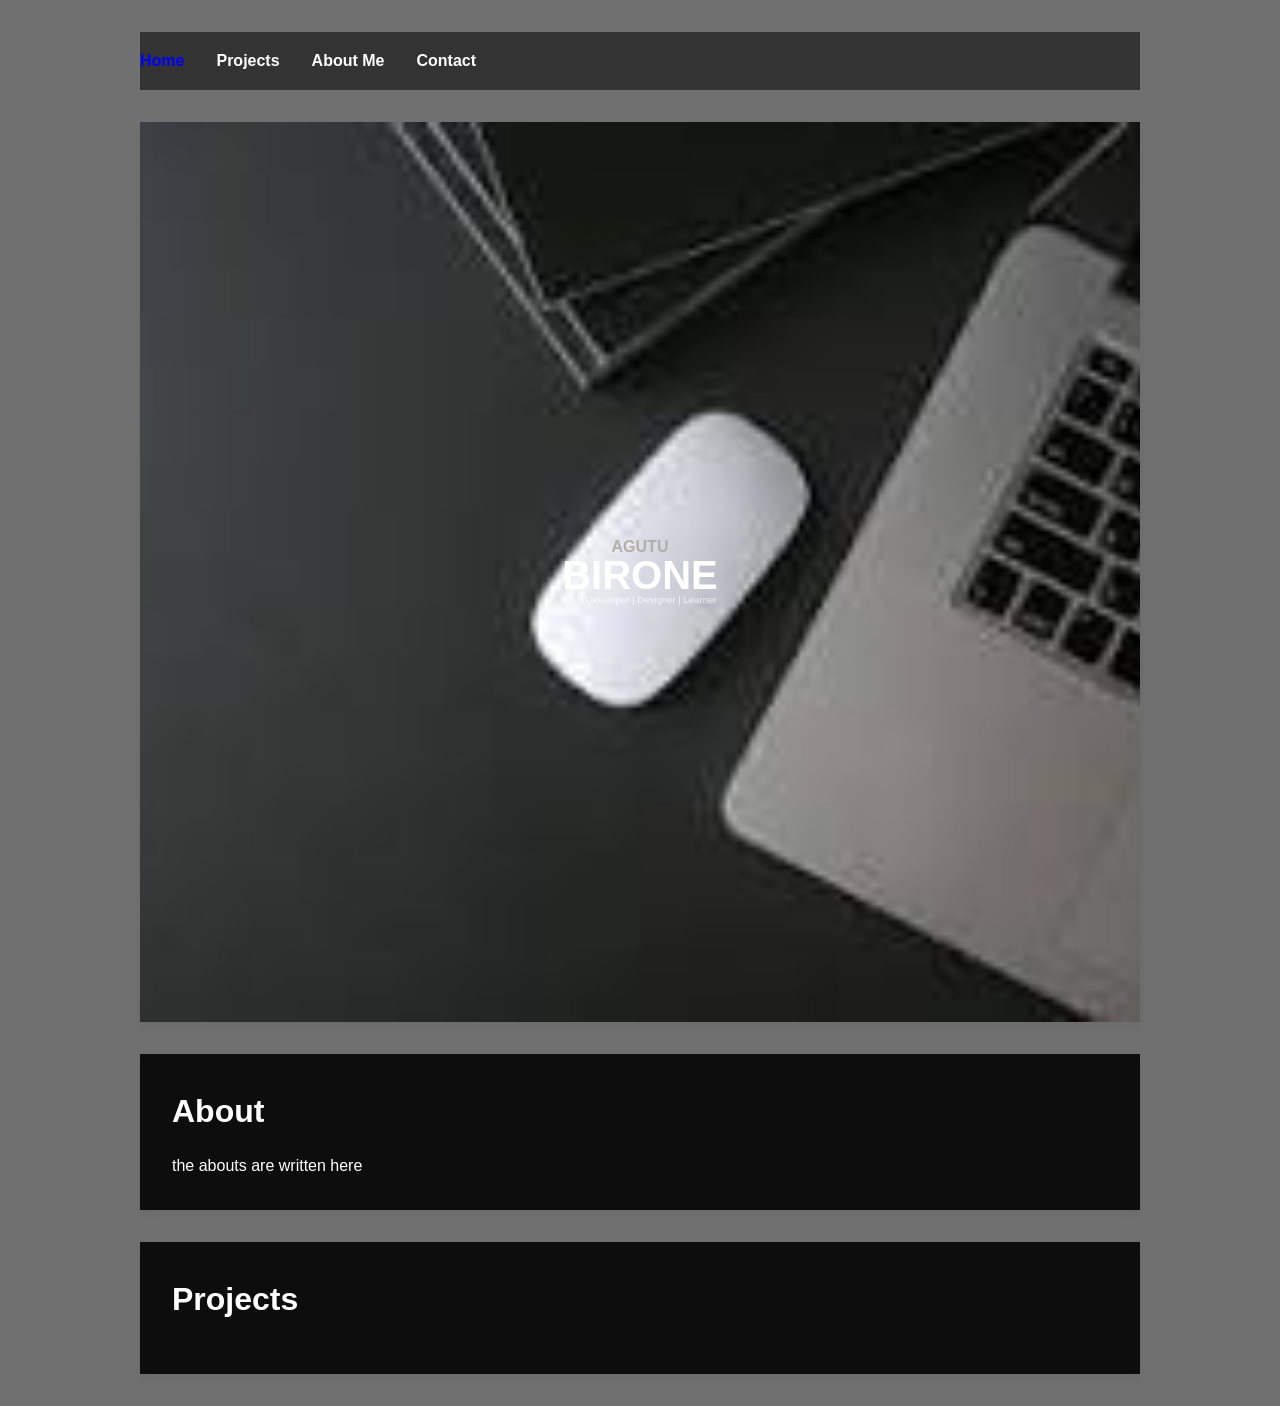
==== index.html @ 4207d898 "basic structure" ====
<!DOCTYPE html>
<html lang="en">
<head>
    <meta charset="UTF-8">
    <meta name="viewport" content="width=device-width, initial-scale=1.0">
    <link rel="stylesheet" href="styles.css" />
    <title>Document</title>
</head>
<body>
    <header>
        <nav>
            <ul>
                <li><a href="#projects" style="color: blue;">Home</a></li>
                <li><a href="#projects">Projects</a></li>
                <li><a href="#about">About Me</a></li>
                <li><a href="#contact">Contact</a></li>
            </ul>
        </nav>
    </header>
    <main>
        <section id="hero">
            <article class="intro">
                <h4>AGUTU</h4>
                <h2>BIRONE</h2>
                <p>Web Developer | Designer | Learner</p>
            </article>
        </section>
        <section id="about">
            <h2>About</h2>
            <p>the abouts are written here</p>
        </section>
        <section id="projects">
            <h2>Projects</h2>
        </section>
    </main>
</body>
</html>
---- styles.css ----
/* ===== Base Reset ===== */
* {
  margin: 0;
  padding: 0;
  box-sizing: border-box;
}

/* ===== Body Styles ===== */
body {
  font-family: 'Arial', sans-serif;
  line-height: 1.6;
  background-color: #707070;
}

/* ===== Header and Navigation ===== */
header {
  background-color: #333;
  color: white;
  padding: 1rem 0;
  max-width: 1000px;
  margin: 2rem auto;
  /* position: fixed; */
}

nav ul {
    display: flex;                
    gap: 2rem;                  
    list-style: none;           
    margin: 0;
    padding: 0;
  }

  nav li {
    display: inline;            
  }

  nav a {
    text-decoration: none;
    color: white;
    font-weight: bold;
    font-size: 1rem;
  }

  nav a:hover {
    text-decoration: underline;
  }

/* ===== Sections ===== */
section {
  background-color: rgb(14, 13, 13);
  color: white;
  margin: 2rem auto;
  padding: 2rem;
  max-width: 1000px;
  box-shadow: 0 4px 10px rgba(0,0,0,0.05);
}

/* ===== Headings ===== */
h1 {
  font-size: 2.5rem;
  text-align: center;
  margin-bottom: 0.5rem;
}

h2 {
  font-size: 2rem;
  margin-bottom: 1rem;
}

h3 {
  font-size: 1.3rem;
  margin-bottom: 0.5rem;
}

h4 {
    color: rgb(177, 174, 171);
}

/* ===== Hero Section ===== */
#hero {
  background-image: url('[data-uri]'); 
  background-size: cover;    
  background-position: center; 
  background-repeat: no-repeat;
  height: 100vh;               
  color: white;                
  display: flex;
  justify-content: center;
  align-items: center;
  text-align: center;
}


.intro {
  margin: auto;
  display: flex;
  flex-direction: column;
  line-height: 1;
}

.intro h4,
.intro h2,
.intro p {
  margin: 0;
  padding: 0;
}

.intro h2 {
  font-size: 2.5rem;
}

.intro p {
  font-size: 0.60rem;
  margin: 0;
  padding: 0;
  line-height: 1;
  opacity: 0.8;
}



/* ===== Projects / Articles ===== */
article {
  margin-bottom: 2rem;
}

/* ===== Contact Section ===== */
#contact a {
  text-decoration: none;
}

#contact a:hover {
  text-decoration: underline;
}


/* ===== Media Queries for Responsive Design ===== */
@media (max-width: 768px) {
  h1 {
    font-size: 2rem;
  }

  h2 {
    font-size: 1.5rem;
  }

  nav ul {
    flex-wrap: wrap;            
    justify-content: space-between;
    gap: 1rem;
  }

   nav li {
    font-size: 0.85rem;          
  }

   nav li:nth-child(4) {
    display: none;
  }

  section {
    padding: 1.5rem 1rem;
  }
}

@media (max-width: 480px) {
  h1 {
    font-size: 1.8rem;
  }

  h2 {
    font-size: 1.3rem;
  }

  section {
    padding: 1rem;
  }
}
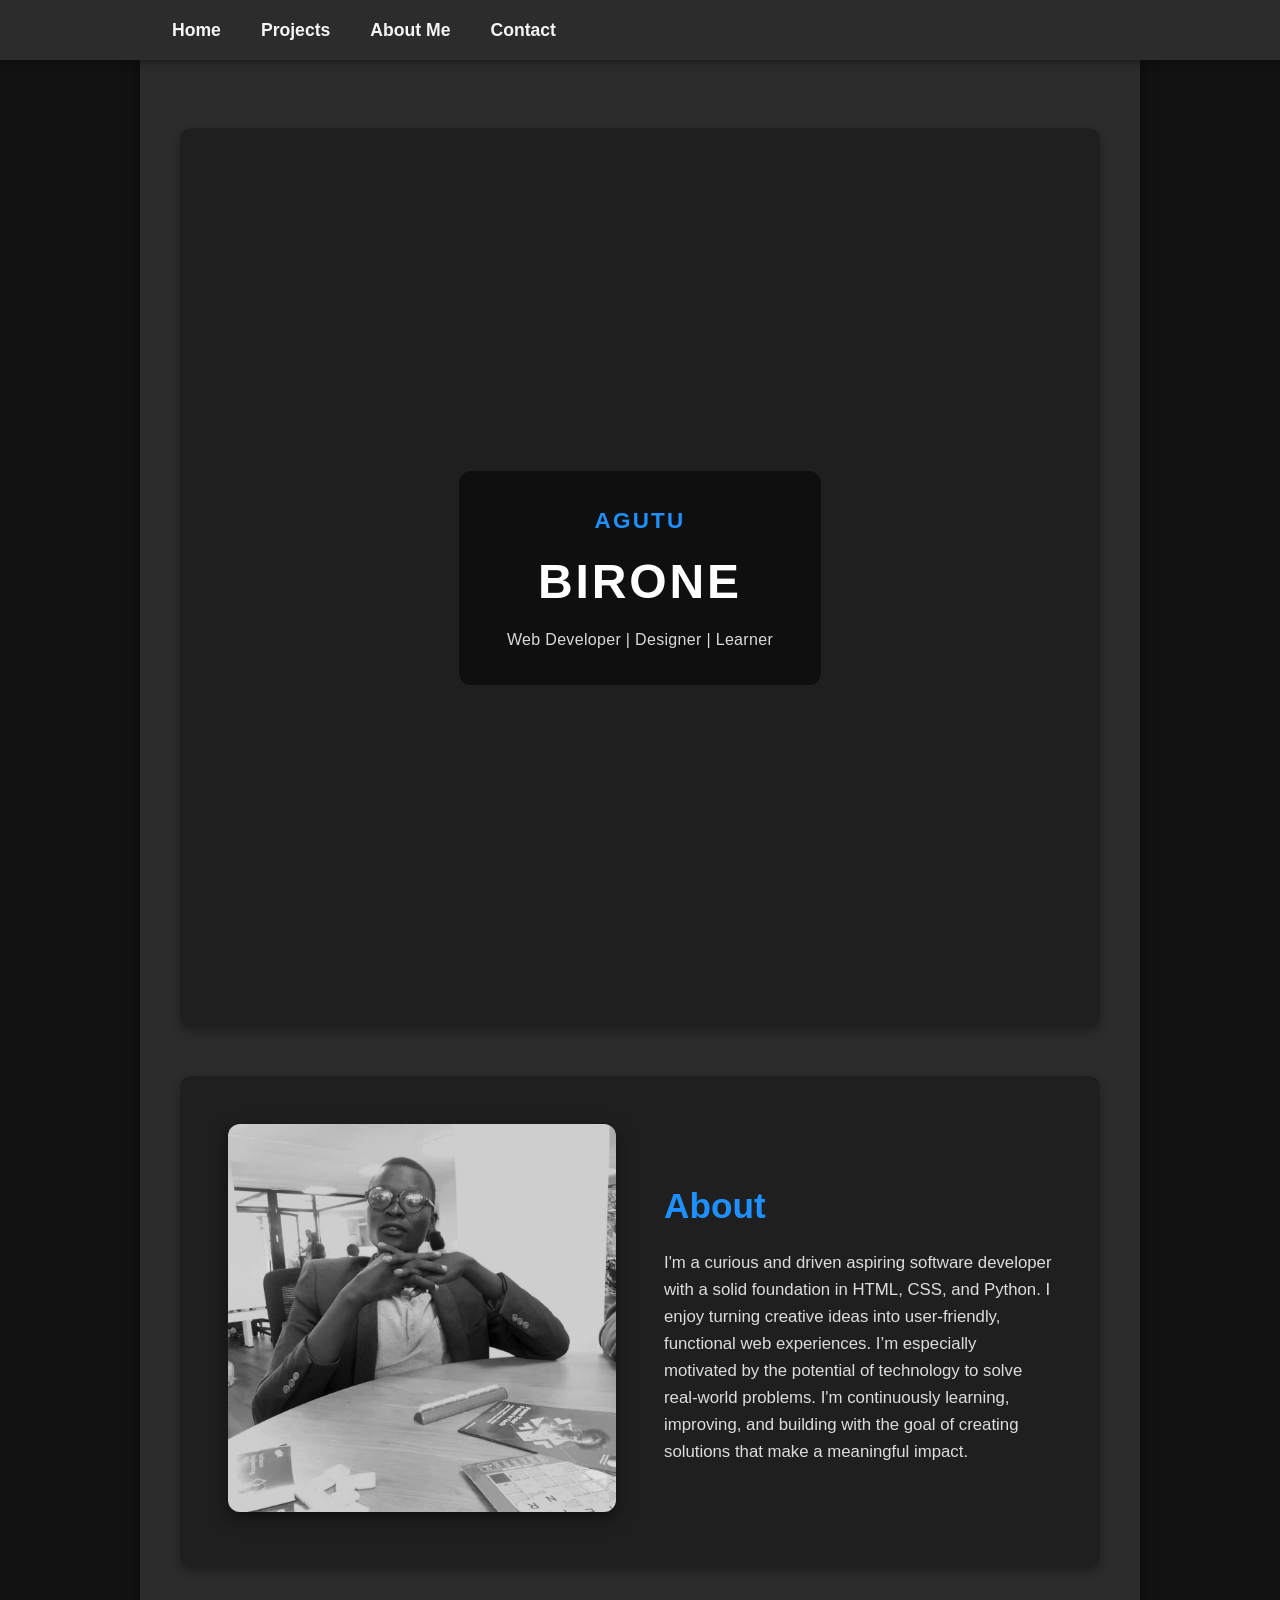
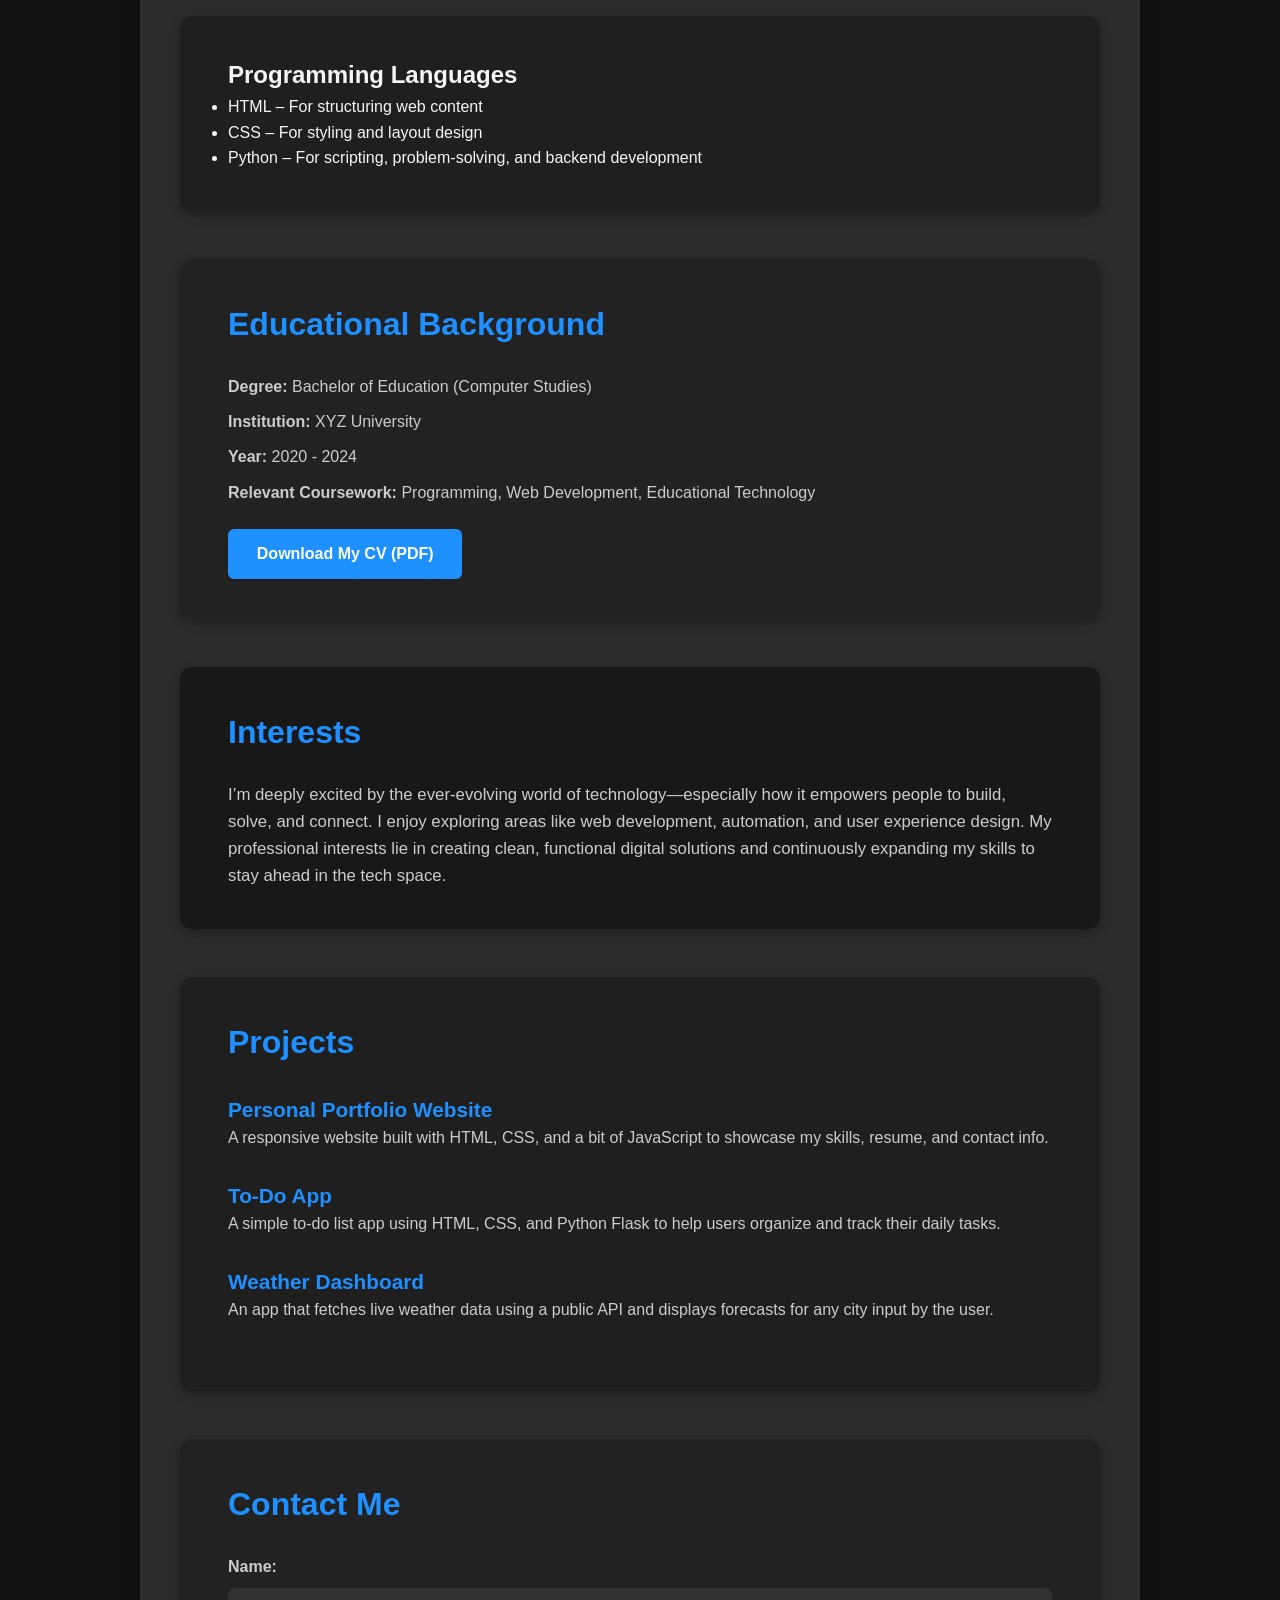
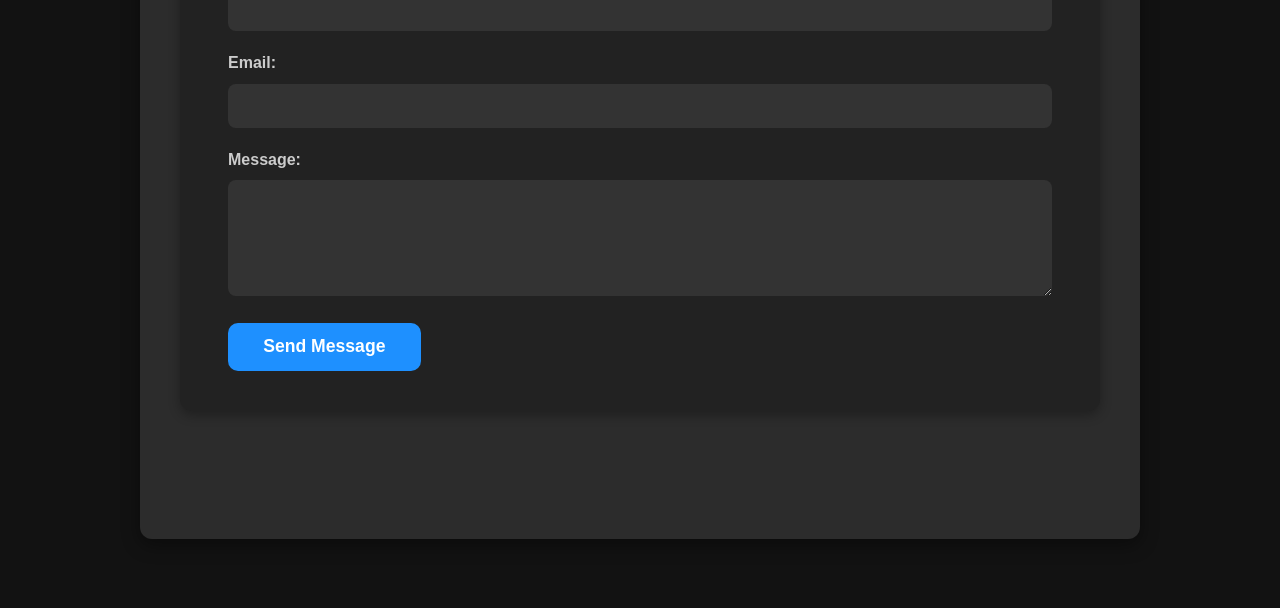
==== commit a2a4437e: "added sections of the projects" ====
--- a/index.html
+++ b/index.html
@@ -4,20 +4,24 @@
     <meta charset="UTF-8">
     <meta name="viewport" content="width=device-width, initial-scale=1.0">
     <link rel="stylesheet" href="styles.css" />
-    <title>Document</title>
+    <title>Portfolio | Agutu Birone</title>
 </head>
 <body>
-    <header>
-        <nav>
-            <ul>
-                <li><a href="#projects" style="color: blue;">Home</a></li>
-                <li><a href="#projects">Projects</a></li>
-                <li><a href="#about">About Me</a></li>
-                <li><a href="#contact">Contact</a></li>
-            </ul>
-        </nav>
-    </header>
-    <main>
+  <div class="container_1">
+      <header>
+        <div class="container">
+          <nav>
+              <ul>
+                  <li><a href="#hero">Home</a></li>
+                  <li><a href="#projects">Projects</a></li>
+                  <li><a href="#about">About Me</a></li>
+                  <li><a href="#contact">Contact</a></li>
+              </ul>
+          </nav>
+        </div>
+      </header>
+
+      <main>
         <section id="hero">
             <article class="intro">
                 <h4>AGUTU</h4>
@@ -25,13 +29,77 @@
                 <p>Web Developer | Designer | Learner</p>
             </article>
         </section>
+
         <section id="about">
-            <h2>About</h2>
-            <p>the abouts are written here</p>
+            <div class="about-image">
+                <img src="images/IMG_20250803_131915(1).jpg" alt="Profile Image">
+            </div>
+            <div class="about_container">
+                <h2>About</h2>
+                <p>I'm a curious and driven aspiring software developer with a solid foundation in HTML, CSS, and Python. I enjoy turning creative ideas into user-friendly, functional web experiences. I’m especially motivated by the potential of technology to solve real-world problems. I'm continuously learning, improving, and building with the goal of creating solutions that make a meaningful impact.</p>
+            </div>
         </section>
+
+        <section id="languages">
+            <h2>Programming Languages</h2>
+            <ul>
+                <li>HTML – For structuring web content</li>
+                <li>CSS – For styling and layout design</li>
+                <li>Python – For scripting, problem-solving, and backend development</li>
+            </ul>
+        </section>
+
+        <section id="education">
+            <h2>Educational Background</h2>
+            <ul>
+                <li><strong>Degree:</strong> Bachelor of Education (Computer Studies)</li>
+                <li><strong>Institution:</strong> XYZ University</li>
+                <li><strong>Year:</strong> 2020 - 2024</li>
+                <li><strong>Relevant Coursework:</strong> Programming, Web Development, Educational Technology</li>
+            </ul>
+            <a href="files/YourCV.pdf" download class="cv-download">Download My CV (PDF)</a>
+        </section>
+
+        <section id="interests">
+            <h2>Interests</h2>
+            <p>I’m deeply excited by the ever-evolving world of technology—especially how it empowers people to build, solve, and connect. I enjoy exploring areas like web development, automation, and user experience design. My professional interests lie in creating clean, functional digital solutions and continuously expanding my skills to stay ahead in the tech space.</p>
+        </section>
+
         <section id="projects">
             <h2>Projects</h2>
+
+            <article>
+                <h3><a href="https://github.com/yourusername/portfolio-site" target="_blank">Personal Portfolio Website</a></h3>
+                <p>A responsive website built with HTML, CSS, and a bit of JavaScript to showcase my skills, resume, and contact info.</p>
+            </article>
+
+            <article>
+                <h3><a href="https://github.com/yourusername/todo-app" target="_blank">To-Do App</a></h3>
+                <p>A simple to-do list app using HTML, CSS, and Python Flask to help users organize and track their daily tasks.</p>
+            </article>
+
+            <article>
+                <h3><a href="https://github.com/yourusername/weather-dashboard" target="_blank">Weather Dashboard</a></h3>
+                <p>An app that fetches live weather data using a public API and displays forecasts for any city input by the user.</p>
+            </article>
         </section>
-    </main>
+
+        <section id="contact">
+            <h2>Contact Me</h2>
+            <form action="mailto:youremail@example.com" method="POST" enctype="text/plain">
+                <label for="name">Name:</label>
+                <input type="text" id="name" name="name" required>
+
+                <label for="email">Email:</label>
+                <input type="email" id="email" name="email" required>
+
+                <label for="message">Message:</label>
+                <textarea id="message" name="message" rows="5" required></textarea>
+
+                <button type="submit">Send Message</button>
+            </form>
+        </section>
+      </main>
+  </div>
 </body>
-</html>+</html>
--- a/styles.css
+++ b/styles.css
@@ -9,170 +9,359 @@
 body {
   font-family: 'Arial', sans-serif;
   line-height: 1.6;
-  background-color: #707070;
+  background-color: #121212;
+  color: #f5f5f5;
+}
+
+/* ===== Container ===== */
+.container_1 {
+  max-width: 1000px;
+  margin: 3rem auto 4rem;
+  padding: 2rem 2.5rem;
+  border-radius: 12px;
+  background-color: #2c2c2c;
+  box-shadow: 0 6px 18px rgba(0, 0, 0, 0.4);
 }
 
 /* ===== Header and Navigation ===== */
 header {
-  background-color: #333;
-  color: white;
+  position: fixed;
+  top: 0;
+  left: 0;
+  width: 100%;
+  background-color: #2c2c2c;
+  color: #f5f5f5;
+  z-index: 1000;
+  box-shadow: 0 2px 8px rgba(0,0,0,0.4);
   padding: 1rem 0;
-  max-width: 1000px;
-  margin: 2rem auto;
-  /* position: fixed; */
+}
+
+.container {
+  max-width: 1000px;
+  margin: 0 auto;
+  padding: 0 2rem;
 }
 
 nav ul {
-    display: flex;                
-    gap: 2rem;                  
-    list-style: none;           
-    margin: 0;
-    padding: 0;
-  }
-
-  nav li {
-    display: inline;            
-  }
-
-  nav a {
-    text-decoration: none;
-    color: white;
-    font-weight: bold;
-    font-size: 1rem;
-  }
-
-  nav a:hover {
-    text-decoration: underline;
-  }
+  display: flex;
+  gap: 2.5rem;
+  list-style: none;
+  justify-content: flex-start;
+}
+
+nav li {
+  display: inline;
+}
+
+nav a {
+  text-decoration: none;
+  color: #f5f5f5;
+  font-weight: 600;
+  font-size: 1.1rem;
+  transition: color 0.3s ease;
+}
+
+nav a:hover,
+nav a:focus {
+  color: #1e90ff;
+  outline: none;
+}
 
 /* ===== Sections ===== */
 section {
-  background-color: rgb(14, 13, 13);
+  background-color: #1f1f1f;
+  margin: 3rem auto;
+  padding: 2.5rem 3rem;
+  max-width: 1000px;
+  border-radius: 12px;
+  box-shadow: 0 4px 12px rgba(0,0,0,0.3);
+}
+
+/* ===== About Section ===== */
+#about {
+  display: flex;
+  gap: 3rem;
+  align-items: center;
+  padding: 3rem 3rem;
+}
+
+.about-image,
+.about_container {
+  flex: 1;
+}
+
+.about-image img {
+  width: 100%;
+  height: auto;
+  border-radius: 12px;
+  object-fit: cover;
+  box-shadow: 0 6px 16px rgba(0,0,0,0.5);
+}
+
+.about_container h2 {
+  font-size: 2.2rem;
+  margin-bottom: 1rem;
+  font-weight: 700;
+  color: #1e90ff;
+}
+
+.about_container p {
+  font-size: 1.05rem;
+  line-height: 1.6;
+  color: #ddd;
+}
+
+/* ===== Education Section ===== */
+#education {
+  background-color: #222;
+  padding: 2.5rem 3rem;
+  border-radius: 12px;
+}
+
+#education h2 {
+  font-size: 2rem;
+  margin-bottom: 1.5rem;
+  color: #1e90ff;
+}
+
+#education ul {
+  list-style: none;
+  padding-left: 0;
+  font-size: 1rem;
+  color: #ccc;
+  margin-bottom: 1.5rem;
+}
+
+#education ul li {
+  margin-bottom: 0.6rem;
+}
+
+.cv-download {
+  display: inline-block;
+  padding: 0.75rem 1.8rem;
+  background-color: #1e90ff;
+  color: #fff;
+  border-radius: 6px;
+  text-decoration: none;
+  font-weight: 600;
+  transition: background-color 0.3s ease;
+}
+
+.cv-download:hover,
+.cv-download:focus {
+  background-color: #0056b3;
+  outline: none;
+}
+
+/* ===== Interests Section ===== */
+#interests {
+  padding: 2.5rem 3rem;
+  background-color: #181818;
+  color: #ddd;
+  border-radius: 12px;
+  max-width: 1000px;
+  margin: 3rem auto;
+  box-shadow: 0 4px 12px rgba(0, 0, 0, 0.3);
+}
+
+#interests h2 {
+  font-size: 2rem;
+  margin-bottom: 1.5rem;
+  color: #1e90ff;
+}
+
+#interests p {
+  font-size: 1.05rem;
+  line-height: 1.6;
+  color: #ccc;
+}
+
+/* ===== Projects Section ===== */
+#projects {
+  padding: 2.5rem 3rem;
+  background-color: #1f1f1f;
+  border-radius: 12px;
+  box-shadow: 0 4px 12px rgba(0, 0, 0, 0.3);
+  max-width: 1000px;
+  margin: 3rem auto;
+}
+
+#projects h2 {
+  font-size: 2rem;
+  margin-bottom: 1.5rem;
+  color: #1e90ff;
+}
+
+#projects article {
+  margin-bottom: 1.8rem;
+}
+
+#projects h3 a {
+  color: #1e90ff;
+  text-decoration: none;
+  font-weight: 700;
+  font-size: 1.3rem;
+  transition: color 0.3s ease;
+}
+
+#projects h3 a:hover,
+#projects h3 a:focus {
+  color: #63a4ff;
+  outline: none;
+}
+
+#projects p {
+  font-size: 1rem;
+  line-height: 1.5;
+  color: #ccc;
+}
+
+/* ===== Contact Section ===== */
+#contact {
+  padding: 2.5rem 3rem;
+  background-color: #222;
+  border-radius: 12px;
+  max-width: 1000px;
+  margin: 3rem auto 6rem;
+  box-shadow: 0 4px 12px rgba(0, 0, 0, 0.3);
+}
+
+#contact h2 {
+  font-size: 2rem;
+  margin-bottom: 1.5rem;
+  color: #1e90ff;
+}
+
+form label {
+  display: block;
+  font-weight: 600;
+  margin-bottom: 0.5rem;
+  color: #ccc;
+}
+
+form input[type="text"],
+form input[type="email"],
+form textarea {
+  width: 100%;
+  padding: 0.8rem 1rem;
+  margin-bottom: 1.2rem;
+  border: none;
+  border-radius: 8px;
+  background-color: #333;
+  color: #eee;
+  font-size: 1rem;
+  resize: vertical;
+  transition: background-color 0.3s ease;
+}
+
+form input[type="text"]:focus,
+form input[type="email"]:focus,
+form textarea:focus {
+  background-color: #444;
+  outline: none;
+}
+
+form button {
+  padding: 0.85rem 2.2rem;
+  background-color: #1e90ff;
   color: white;
-  margin: 2rem auto;
-  padding: 2rem;
-  max-width: 1000px;
-  box-shadow: 0 4px 10px rgba(0,0,0,0.05);
-}
-
-/* ===== Headings ===== */
-h1 {
-  font-size: 2.5rem;
-  text-align: center;
-  margin-bottom: 0.5rem;
-}
-
-h2 {
-  font-size: 2rem;
-  margin-bottom: 1rem;
-}
-
-h3 {
-  font-size: 1.3rem;
-  margin-bottom: 0.5rem;
-}
-
-h4 {
-    color: rgb(177, 174, 171);
+  font-weight: 700;
+  font-size: 1.1rem;
+  border: none;
+  border-radius: 10px;
+  cursor: pointer;
+  transition: background-color 0.3s ease;
+}
+
+form button:hover,
+form button:focus {
+  background-color: #0056b3;
+  outline: none;
 }
 
 /* ===== Hero Section ===== */
 #hero {
-  background-image: url('[data-uri]'); 
-  background-size: cover;    
-  background-position: center; 
+  background-image: url('https://images.unsplash.com/photo-1510519138101-570d1dca3d66?fm=jpg&q=60&w=3000&ixlib=rb-4.1.0&ixid=M3wxMjA3fDB8MHxzZWFyY2h8Mnx8ZGFyayUyMGRlc2t8ZW58MHx8MHx8fDA%3D');
+  background-size: cover;
+  background-position: center;
   background-repeat: no-repeat;
-  height: 100vh;               
-  color: white;                
+  height: 100vh;
+  padding: 3rem 3rem;
   display: flex;
+  align-items: center;
   justify-content: center;
-  align-items: center;
+}
+
+.intro {
+  background-color: rgba(0,0,0,0.5);
+  padding: 2rem 3rem;
+  border-radius: 12px;
+  max-width: 600px;
   text-align: center;
-}
-
-
-.intro {
-  margin: auto;
-  display: flex;
-  flex-direction: column;
-  line-height: 1;
-}
-
-.intro h4,
-.intro h2,
+  color: #fff;
+}
+
+.intro h4 {
+  font-size: 1.4rem;
+  font-weight: 600;
+  margin-bottom: 0.3rem;
+  letter-spacing: 0.1em;
+  color: #1e90ff;
+}
+
+.intro h2 {
+  font-size: 3rem;
+  font-weight: 800;
+  margin-bottom: 0.4rem;
+  letter-spacing: 0.06em;
+}
+
 .intro p {
-  margin: 0;
-  padding: 0;
-}
-
-.intro h2 {
-  font-size: 2.5rem;
-}
-
-.intro p {
-  font-size: 0.60rem;
-  margin: 0;
-  padding: 0;
-  line-height: 1;
-  opacity: 0.8;
-}
-
-
-
-/* ===== Projects / Articles ===== */
-article {
-  margin-bottom: 2rem;
-}
-
-/* ===== Contact Section ===== */
-#contact a {
-  text-decoration: none;
-}
-
-#contact a:hover {
-  text-decoration: underline;
-}
-
-
-/* ===== Media Queries for Responsive Design ===== */
+  font-size: 1rem;
+  opacity: 0.85;
+  letter-spacing: 0.02em;
+}
+
+/* ===== Responsive Adjustments ===== */
 @media (max-width: 768px) {
-  h1 {
-    font-size: 2rem;
-  }
-
-  h2 {
-    font-size: 1.5rem;
-  }
-
+  #about {
+    flex-direction: column;
+    padding: 2rem 1.5rem;
+  }
+
+  .about-image,
+  .about_container {
+    width: 100%;
+  }
+
+  #hero {
+    height: 70vh;
+    padding: 2rem 1.5rem;
+  }
+
+  .intro h2 {
+    font-size: 2.4rem;
+  }
+}
+
+@media (max-width: 480px) {
   nav ul {
-    flex-wrap: wrap;            
-    justify-content: space-between;
+    flex-direction: column;
     gap: 1rem;
-  }
-
-   nav li {
-    font-size: 0.85rem;          
-  }
-
-   nav li:nth-child(4) {
-    display: none;
+    padding: 0 1rem;
+  }
+
+  #hero {
+    height: 60vh;
+    padding: 1.5rem 1rem;
+  }
+
+  .intro h2 {
+    font-size: 1.8rem;
   }
 
   section {
-    padding: 1.5rem 1rem;
-  }
-}
-
-@media (max-width: 480px) {
-  h1 {
-    font-size: 1.8rem;
-  }
-
-  h2 {
-    font-size: 1.3rem;
-  }
-
-  section {
-    padding: 1rem;
-  }
-}
+    margin: 2rem 1rem;
+    padding: 1.5rem 1.5rem;
+  }
+}
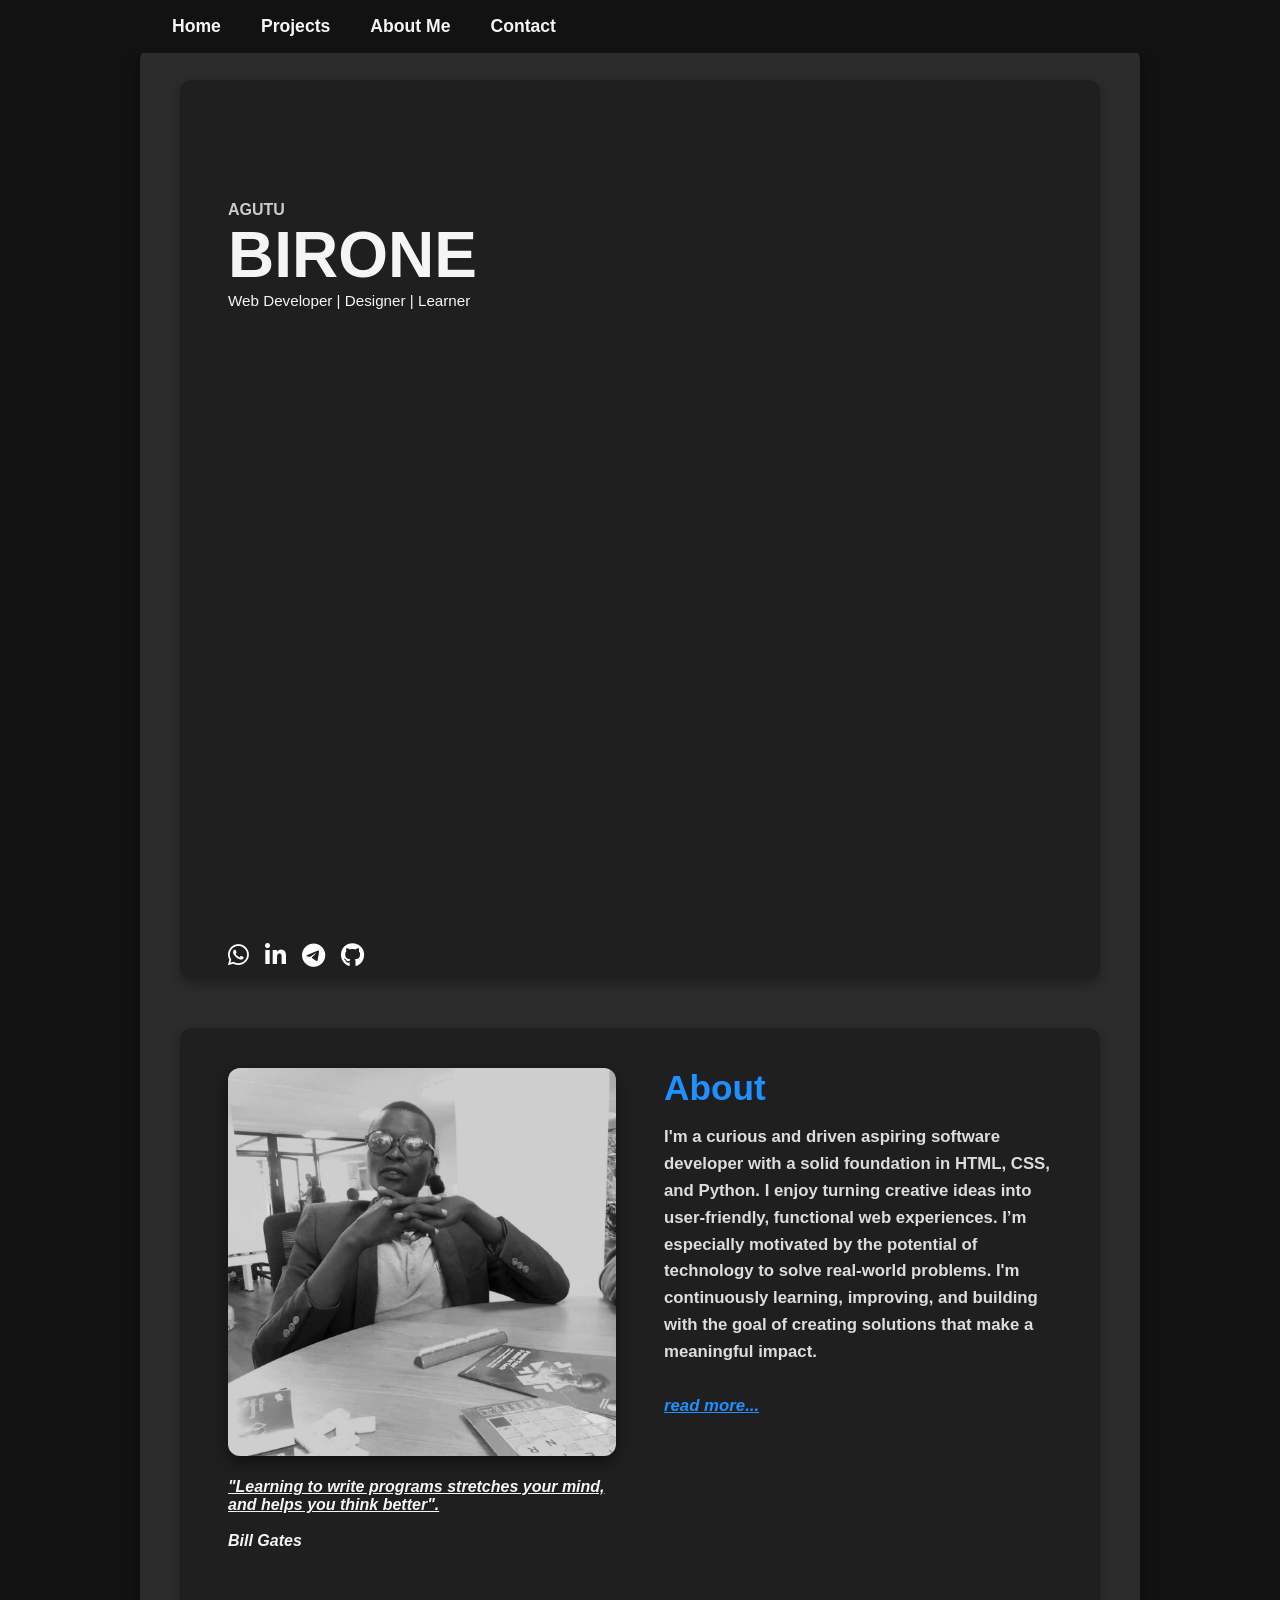
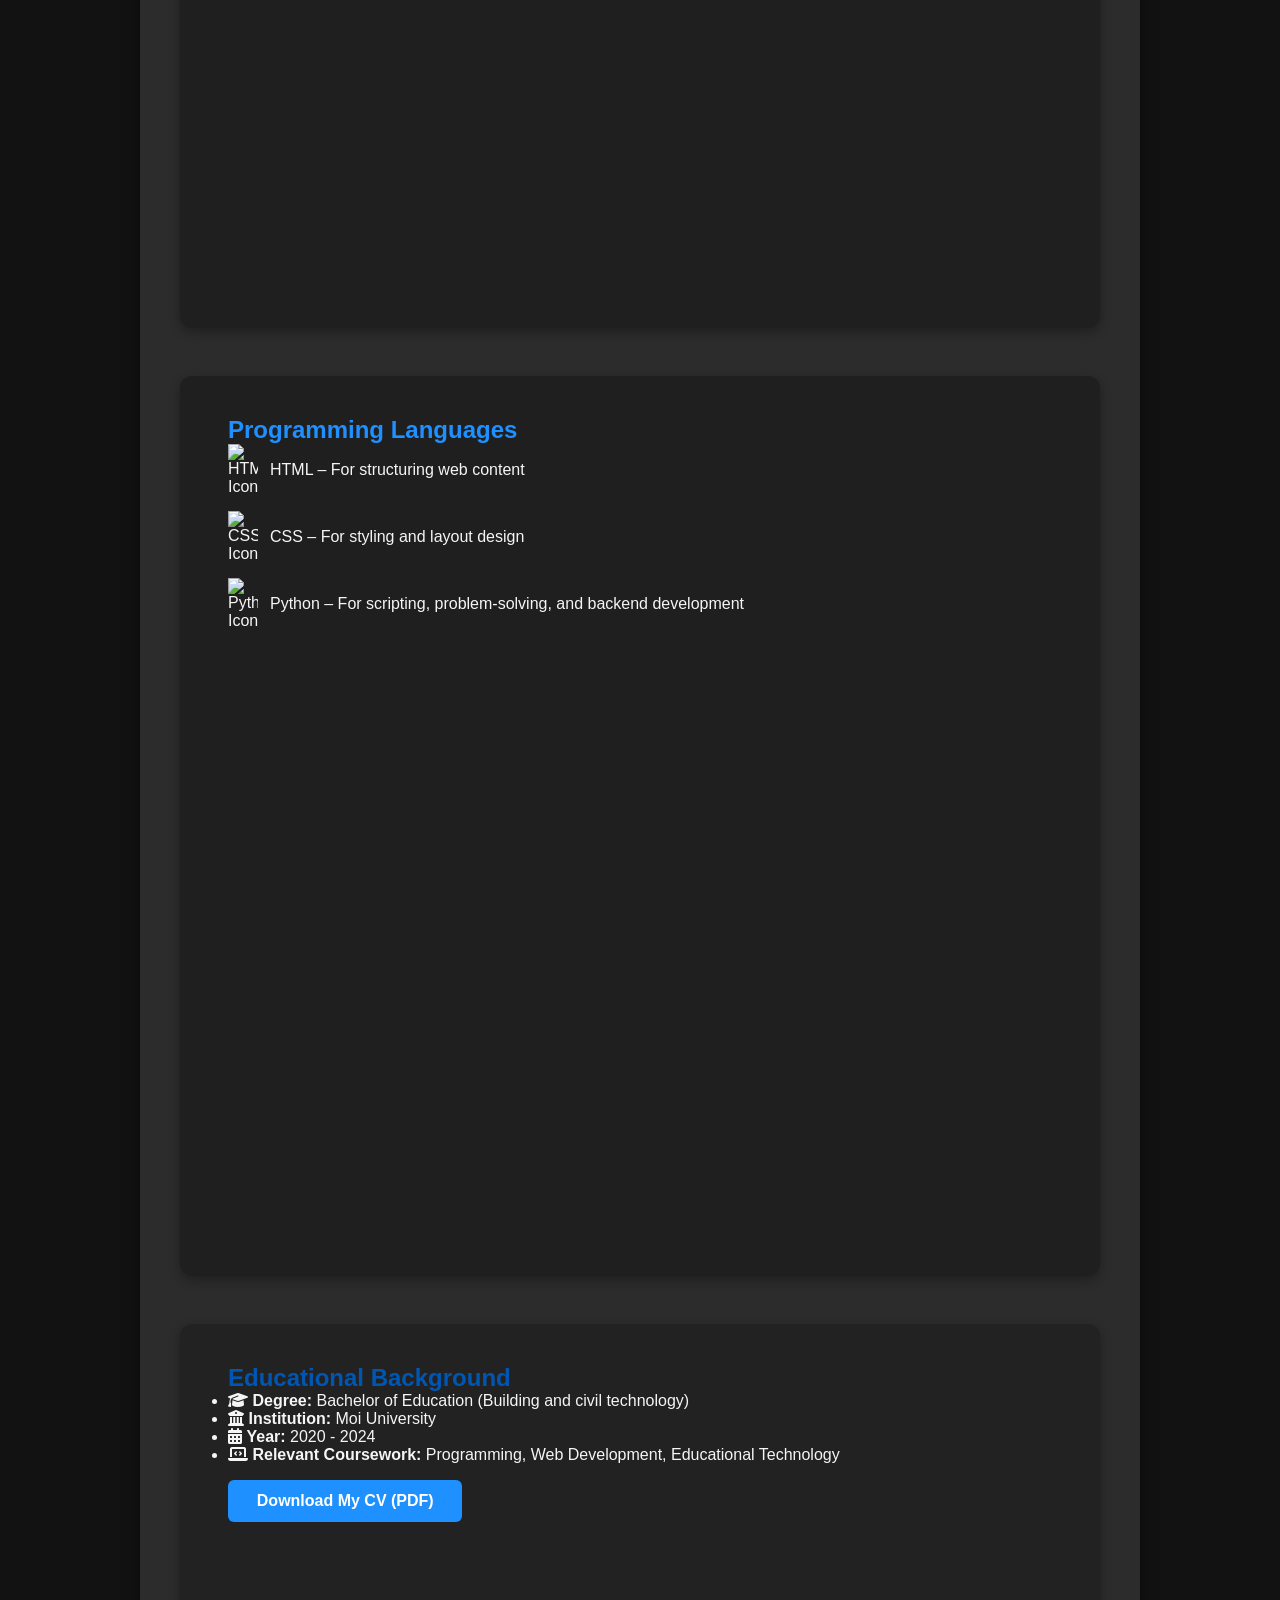
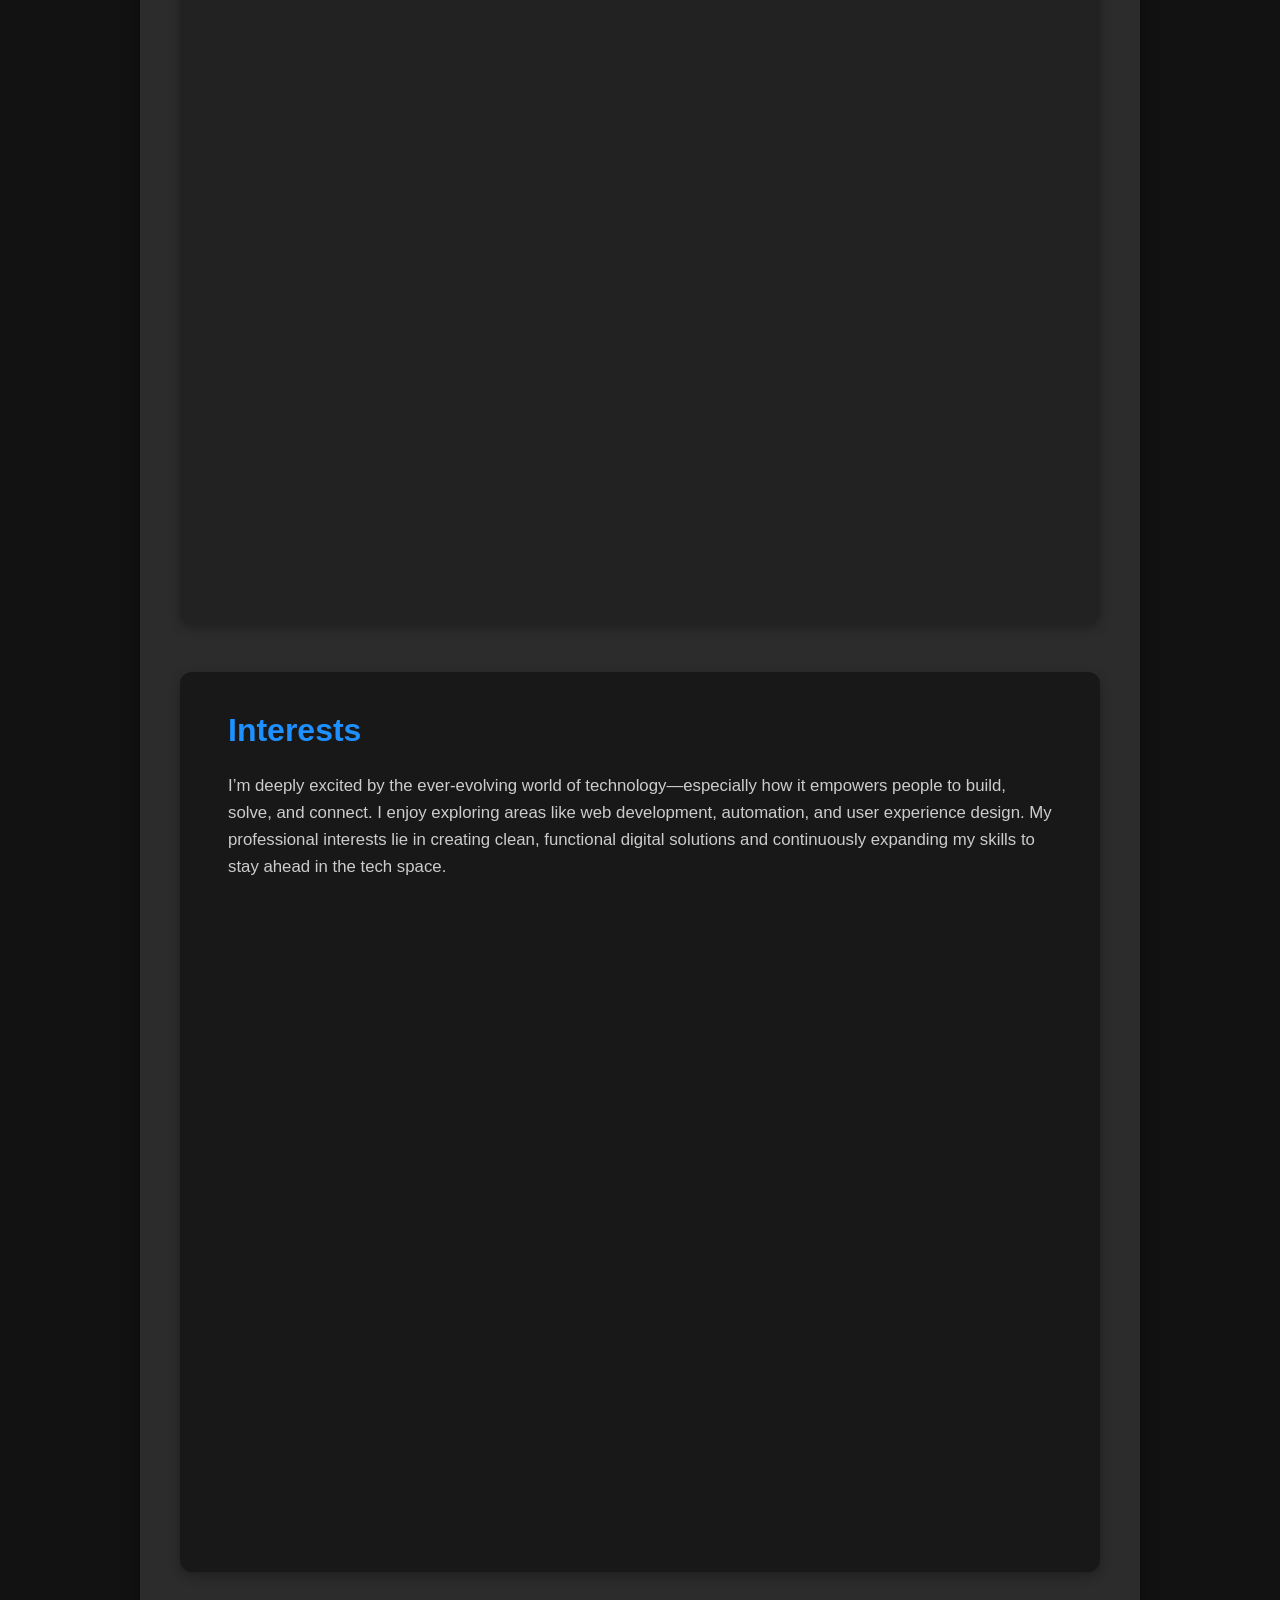
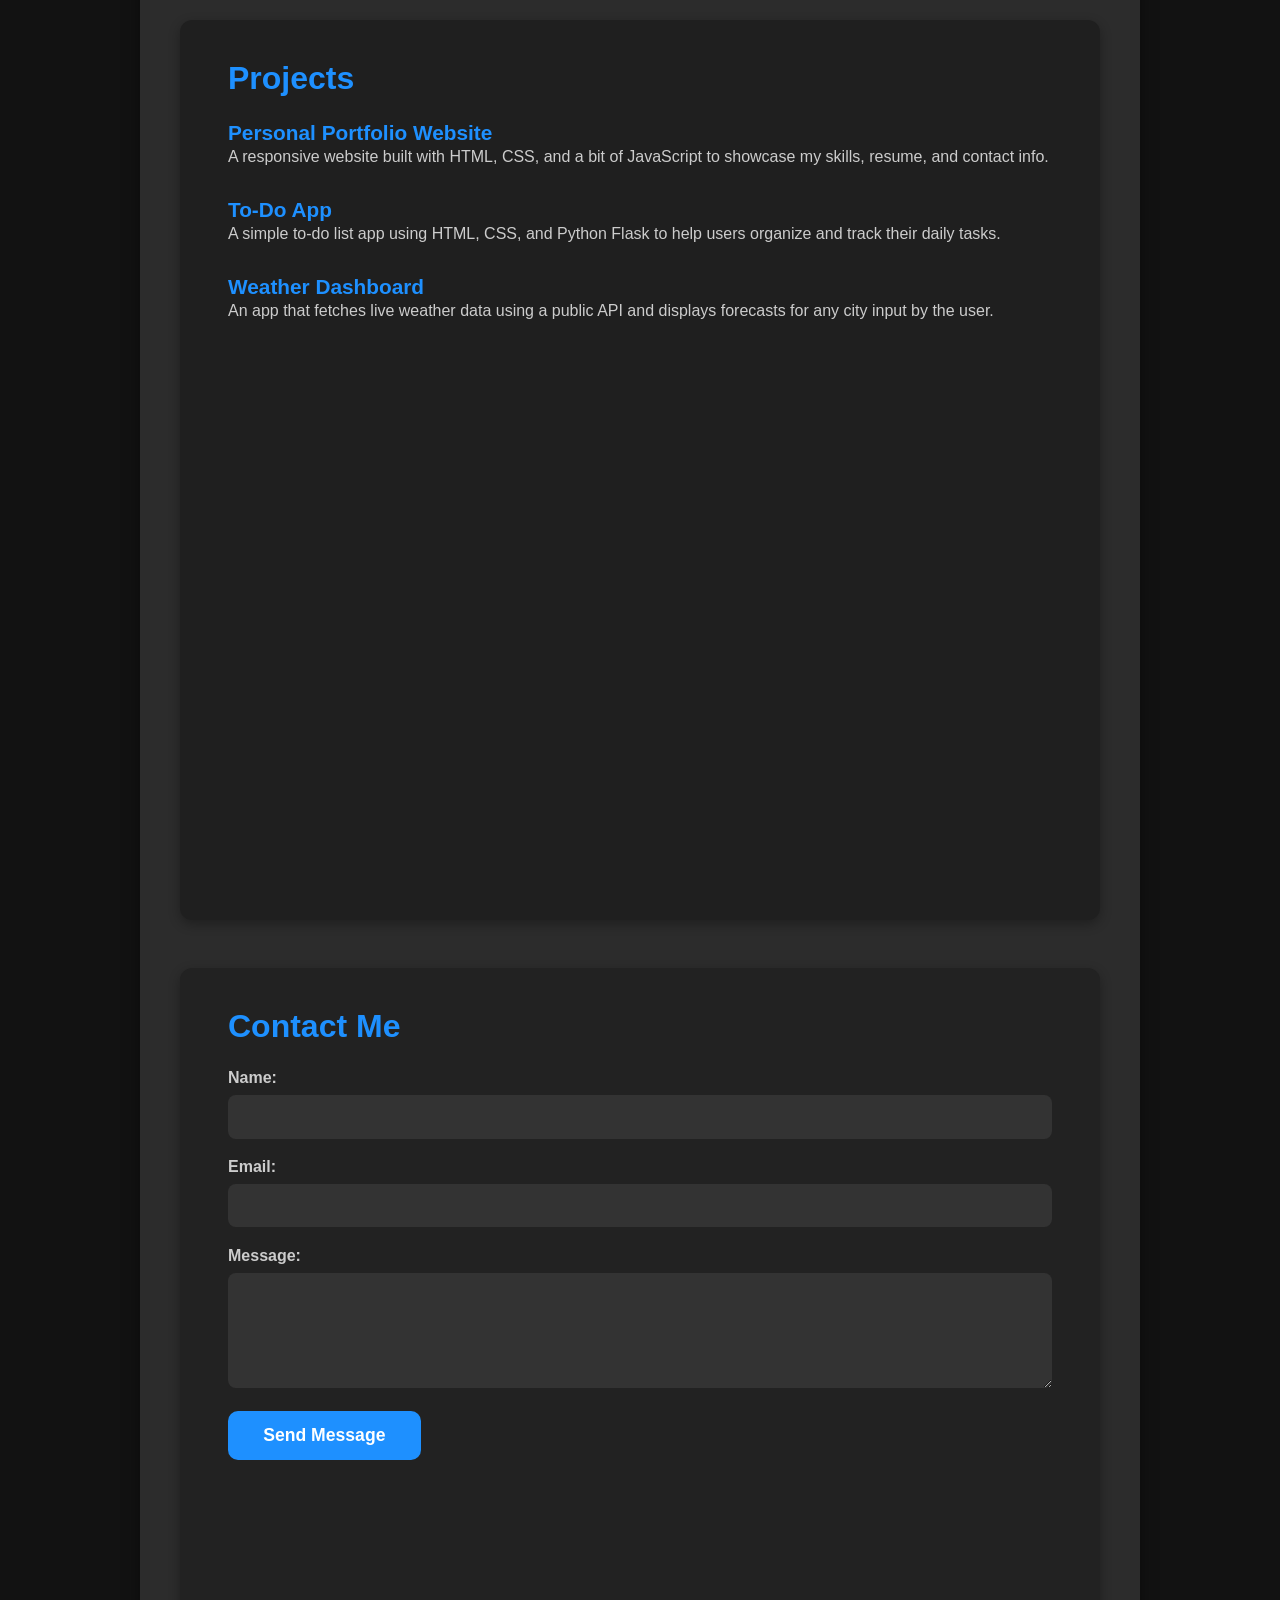
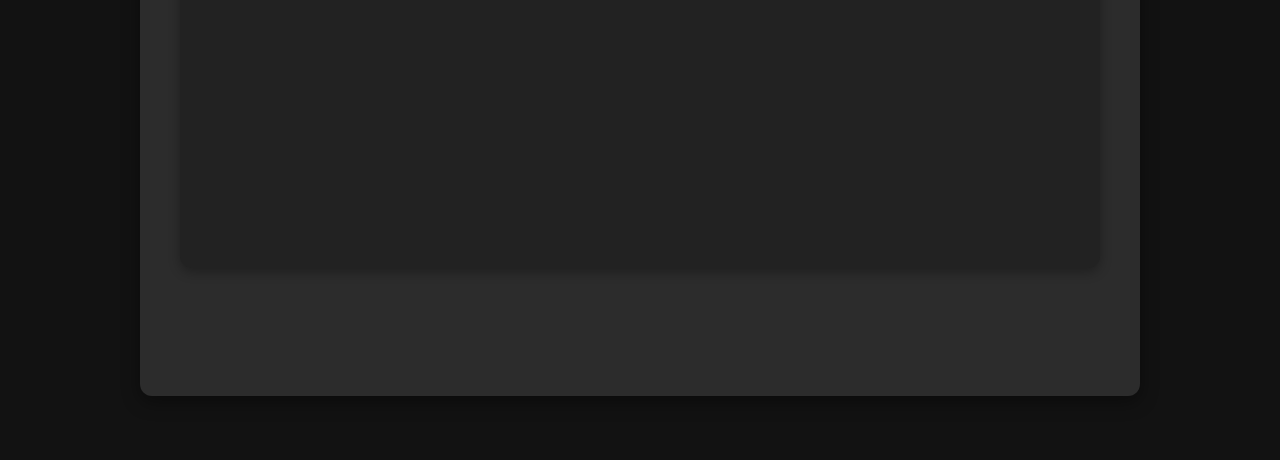
==== commit 8e8f5252: "commit changes" ====
--- a/index.html
+++ b/index.html
@@ -4,6 +4,8 @@
     <meta charset="UTF-8">
     <meta name="viewport" content="width=device-width, initial-scale=1.0">
     <link rel="stylesheet" href="styles.css" />
+    <link href="https://fonts.googleapis.com/css2?family=Poppins:wght@800&display=swap" rel="stylesheet">
+    <link rel="stylesheet" href="https://cdnjs.cloudflare.com/ajax/libs/font-awesome/6.4.0/css/all.min.css">
     <title>Portfolio | Agutu Birone</title>
 </head>
 <body>
@@ -23,40 +25,72 @@
 
       <main>
         <section id="hero">
-            <article class="intro">
+            <article>
                 <h4>AGUTU</h4>
                 <h2>BIRONE</h2>
                 <p>Web Developer | Designer | Learner</p>
+
+                <div class="social-icons">
+                <!-- <a href="https://facebook.com/yourusername" target="_blank" aria-label="Facebook"><i class="fab fa-facebook-f"></i></a> -->
+                <a href="https://wa.me/+254759134266" target="_blank" aria-label="WhatsApp"><i class="fab fa-whatsapp"></i></a>
+                <!-- <a href="https://twitter.com/yourusername" target="_blank" aria-label="Twitter"><i class="fab fa-x-twitter"></i></a> -->
+                <a href="https://www.linkedin.com/in/agutu-birone-ochieng-73789322a/" target="_blank" aria-label="LinkedIn"><i class="fab fa-linkedin-in"></i></a>
+                <a href="https://t.me/+254759134266" target="_blank" aria-label="Telegram"><i class="fab fa-telegram-plane"></i></a>
+                <a href="https://github.com/Bironeagutu" target="_blank" aria-label="GitHub"><i class="fab fa-github"></i></a>
+                </div>
             </article>
         </section>
+
 
         <section id="about">
             <div class="about-image">
                 <img src="images/IMG_20250803_131915(1).jpg" alt="Profile Image">
+                <br>
+                <br>
+                <p><i><u>"Learning to write programs stretches your mind, and helps you think better".</u><br><br>Bill Gates</i></p>
             </div>
+            
             <div class="about_container">
                 <h2>About</h2>
-                <p>I'm a curious and driven aspiring software developer with a solid foundation in HTML, CSS, and Python. I enjoy turning creative ideas into user-friendly, functional web experiences. I’m especially motivated by the potential of technology to solve real-world problems. I'm continuously learning, improving, and building with the goal of creating solutions that make a meaningful impact.</p>
+                <p>I'm a curious and driven aspiring software developer with a solid foundation in HTML, CSS, and Python. 
+                    I enjoy turning creative ideas into user-friendly, functional web experiences. 
+                    I’m especially motivated by the potential of technology to solve real-world problems. 
+                    I'm continuously learning, improving, and building with the goal of creating solutions that make a meaningful impact.
+                    <br>
+                    <br>
+                    <a href="#blog" style="color: #1e90ff;"><i>read more...</i></a>
+                </p>
             </div>
         </section>
 
-        <section id="languages">
-            <h2>Programming Languages</h2>
-            <ul>
-                <li>HTML – For structuring web content</li>
-                <li>CSS – For styling and layout design</li>
-                <li>Python – For scripting, problem-solving, and backend development</li>
+       <section id="languages">
+            <h2><b>Programming Languages</b></h2>
+            <ul class="language-graphics">
+                <li>
+                <img src="https://cdn.jsdelivr.net/gh/devicons/devicon/icons/html5/html5-original.svg" alt="HTML Icon" />
+                HTML – For structuring web content
+                </li>
+                <li>
+                <img src="https://cdn.jsdelivr.net/gh/devicons/devicon/icons/css3/css3-original.svg" alt="CSS Icon" />
+                CSS – For styling and layout design
+                </li>
+                <li>
+                <img src="https://cdn.jsdelivr.net/gh/devicons/devicon/icons/python/python-original.svg" alt="Python Icon" />
+                Python – For scripting, problem-solving, and backend development
+                </li>
             </ul>
         </section>
 
+
         <section id="education">
             <h2>Educational Background</h2>
-            <ul>
-                <li><strong>Degree:</strong> Bachelor of Education (Computer Studies)</li>
-                <li><strong>Institution:</strong> XYZ University</li>
-                <li><strong>Year:</strong> 2020 - 2024</li>
-                <li><strong>Relevant Coursework:</strong> Programming, Web Development, Educational Technology</li>
+            <ul class="education-list">
+                <li><i class="fas fa-graduation-cap"></i> <strong>Degree:</strong> Bachelor of Education (Building and civil technology)</li>
+                <li><i class="fas fa-university"></i> <strong>Institution:</strong> Moi University</li>
+                <li><i class="fas fa-calendar-alt"></i> <strong>Year:</strong> 2020 - 2024</li>
+                <li><i class="fas fa-laptop-code"></i> <strong>Relevant Coursework:</strong> Programming, Web Development, Educational Technology</li>
             </ul>
+
             <a href="files/YourCV.pdf" download class="cv-download">Download My CV (PDF)</a>
         </section>
 
--- a/styles.css
+++ b/styles.css
@@ -8,7 +8,6 @@
 /* ===== Body Styles ===== */
 body {
   font-family: 'Arial', sans-serif;
-  line-height: 1.6;
   background-color: #121212;
   color: #f5f5f5;
 }
@@ -29,10 +28,10 @@
   top: 0;
   left: 0;
   width: 100%;
-  background-color: #2c2c2c;
+   background-color: #121212;
   color: #f5f5f5;
   z-index: 1000;
-  box-shadow: 0 2px 8px rgba(0,0,0,0.4);
+  margin-bottom: 0;
   padding: 1rem 0;
 }
 
@@ -73,16 +72,48 @@
   margin: 3rem auto;
   padding: 2.5rem 3rem;
   max-width: 1000px;
+  height: 100vh;
   border-radius: 12px;
   box-shadow: 0 4px 12px rgba(0,0,0,0.3);
 }
 
+/* ====== Languages ======== */
+
+#languages {
+  background-image: url('https://encrypted-tbn0.gstatic.com/images?q=tbn:ANd9GcRumyhMSbE5XlDd3iMGoAlmaGU3c7KKyCyTaQ&s');
+  background-size: cover;
+  background-position: center;
+  background-repeat: no-repeat;
+}
+
+#languages h2 {
+  color: #1e90ff
+}
+
+.language-graphics {
+  list-style: none;
+  padding: 0;
+}
+
+.language-graphics li {
+  display: flex;
+  align-items: center;
+  margin-bottom: 15px;
+  font-size: 1rem;
+}
+
+.language-graphics img {
+  width: 30px;
+  height: auto;
+  margin-right: 12px;
+}
+
 /* ===== About Section ===== */
+
 #about {
   display: flex;
   gap: 3rem;
-  align-items: center;
-  padding: 3rem 3rem;
+  font-weight: 900;
 }
 
 .about-image,
@@ -113,29 +144,48 @@
 
 /* ===== Education Section ===== */
 #education {
+  background-image: url('https://encrypted-tbn0.gstatic.com/images?q=tbn:ANd9GcTyfS5tNfo0W_tj3Qkko81Sc37xWcO-xL4PvA&s');
+  background-size: cover;
+  background-position: center;
+  background-repeat: no-repeat;
+  height: 100vh;
+  padding: 3rem 3rem;
   background-color: #222;
   padding: 2.5rem 3rem;
   border-radius: 12px;
 }
 
 #education h2 {
-  font-size: 2rem;
-  margin-bottom: 1.5rem;
-  color: #1e90ff;
-}
-
-#education ul {
-  list-style: none;
-  padding-left: 0;
-  font-size: 1rem;
-  color: #ccc;
-  margin-bottom: 1.5rem;
-}
-
-#education ul li {
-  margin-bottom: 0.6rem;
-}
-
+  color: #0056b3;
+}
+
+#education-list li {
+  text-decoration: none;
+  margin-bottom: 10px;
+  font-size: 1rem;
+  display: flex;
+  align-items: center;
+}
+
+#education-list i {
+  color: #0077ff;
+  margin-right: 8px;
+}
+
+.cv-download {
+  display: inline-block;
+  margin-top: 1rem;
+  padding: 10px 16px;
+  background-color: #0077ff;
+  color: white;
+  text-decoration: none;
+  border-radius: 8px;
+  transition: background 0.3s ease;
+}
+
+.cv-download:hover {
+  background-color: #005fc1;
+}
 .cv-download {
   display: inline-block;
   padding: 0.75rem 1.8rem;
@@ -178,6 +228,11 @@
 
 /* ===== Projects Section ===== */
 #projects {
+  background-image: url('https://encrypted-tbn0.gstatic.com/images?q=tbn:ANd9GcQt90rln9XIFEnEgqWQJQfwGKf8pC8kheX-2Q&s');
+  background-size: cover;
+  background-position: center;
+  background-repeat: no-repeat;
+  height: 100vh;
   padding: 2.5rem 3rem;
   background-color: #1f1f1f;
   border-radius: 12px;
@@ -286,20 +341,57 @@
   background-position: center;
   background-repeat: no-repeat;
   height: 100vh;
-  padding: 3rem 3rem;
-  display: flex;
-  align-items: center;
+  display: flex;
+  margin-top: 0;
+  position: relative;
+}
+
+#hero article {
+  display: flex;
+  flex-direction: column;
+  gap: 0;
+  margin-top: 10%;
+  padding: 0;
+}
+
+
+#hero h4 {
+  color: #ccc;
+  font-size: 1rem;
+  font-weight: 900;
+  margin: 0;
+  padding: 0;
+  line-height: 1;
+}
+
+#hero h2 {
+  font-size: 4rem;
+}
+
+#hero p {
+  font-size: 0.95rem;
+}
+
+
+.social-icons {
+  position: absolute;
+  bottom: 10px;
+  display: flex;
   justify-content: center;
-}
-
-.intro {
-  background-color: rgba(0,0,0,0.5);
-  padding: 2rem 3rem;
-  border-radius: 12px;
-  max-width: 600px;
-  text-align: center;
-  color: #fff;
-}
+  gap: 16px;
+  font-size: 1.5rem;
+}
+
+.social-icons a {
+  color: white;
+  transition: color 0.3s ease;
+}
+
+.social-icons a:hover {
+  color: #0077ff;
+}
+
+/* ========================================= */
 
 .intro h4 {
   font-size: 1.4rem;
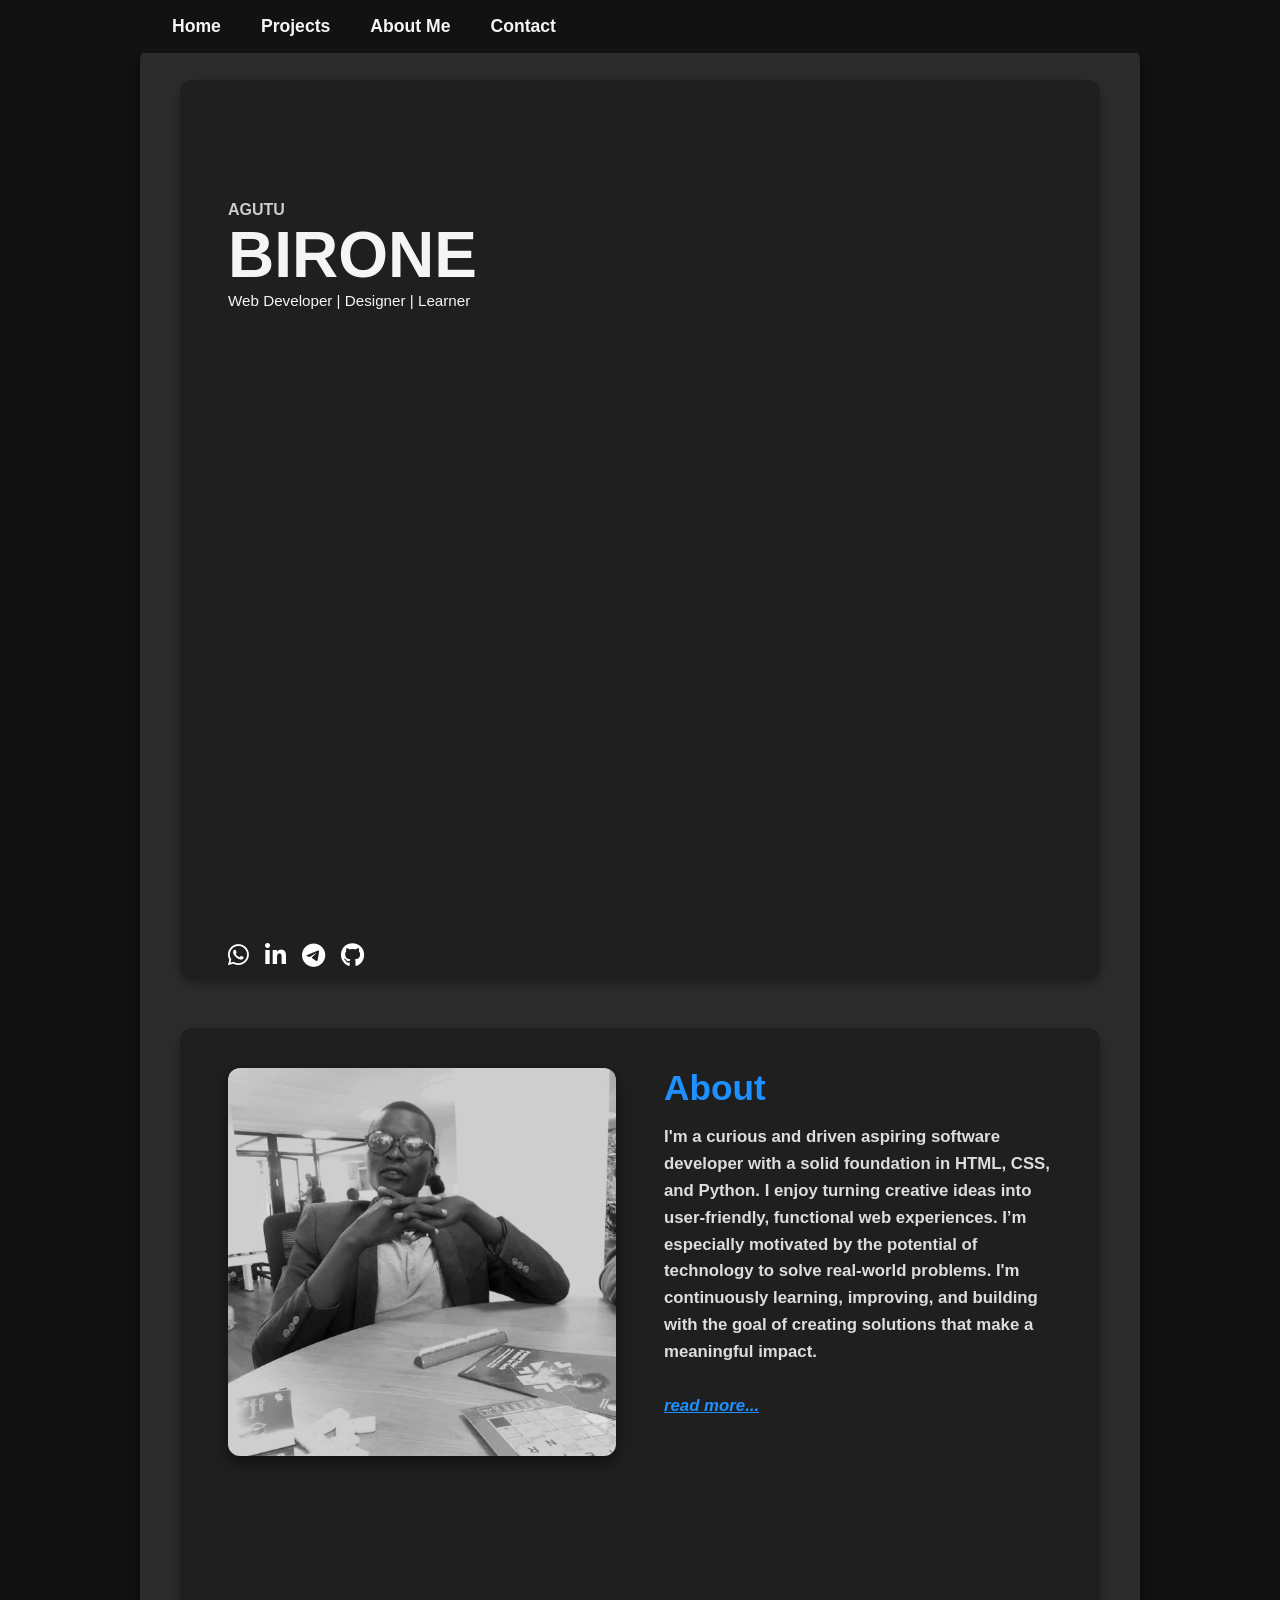
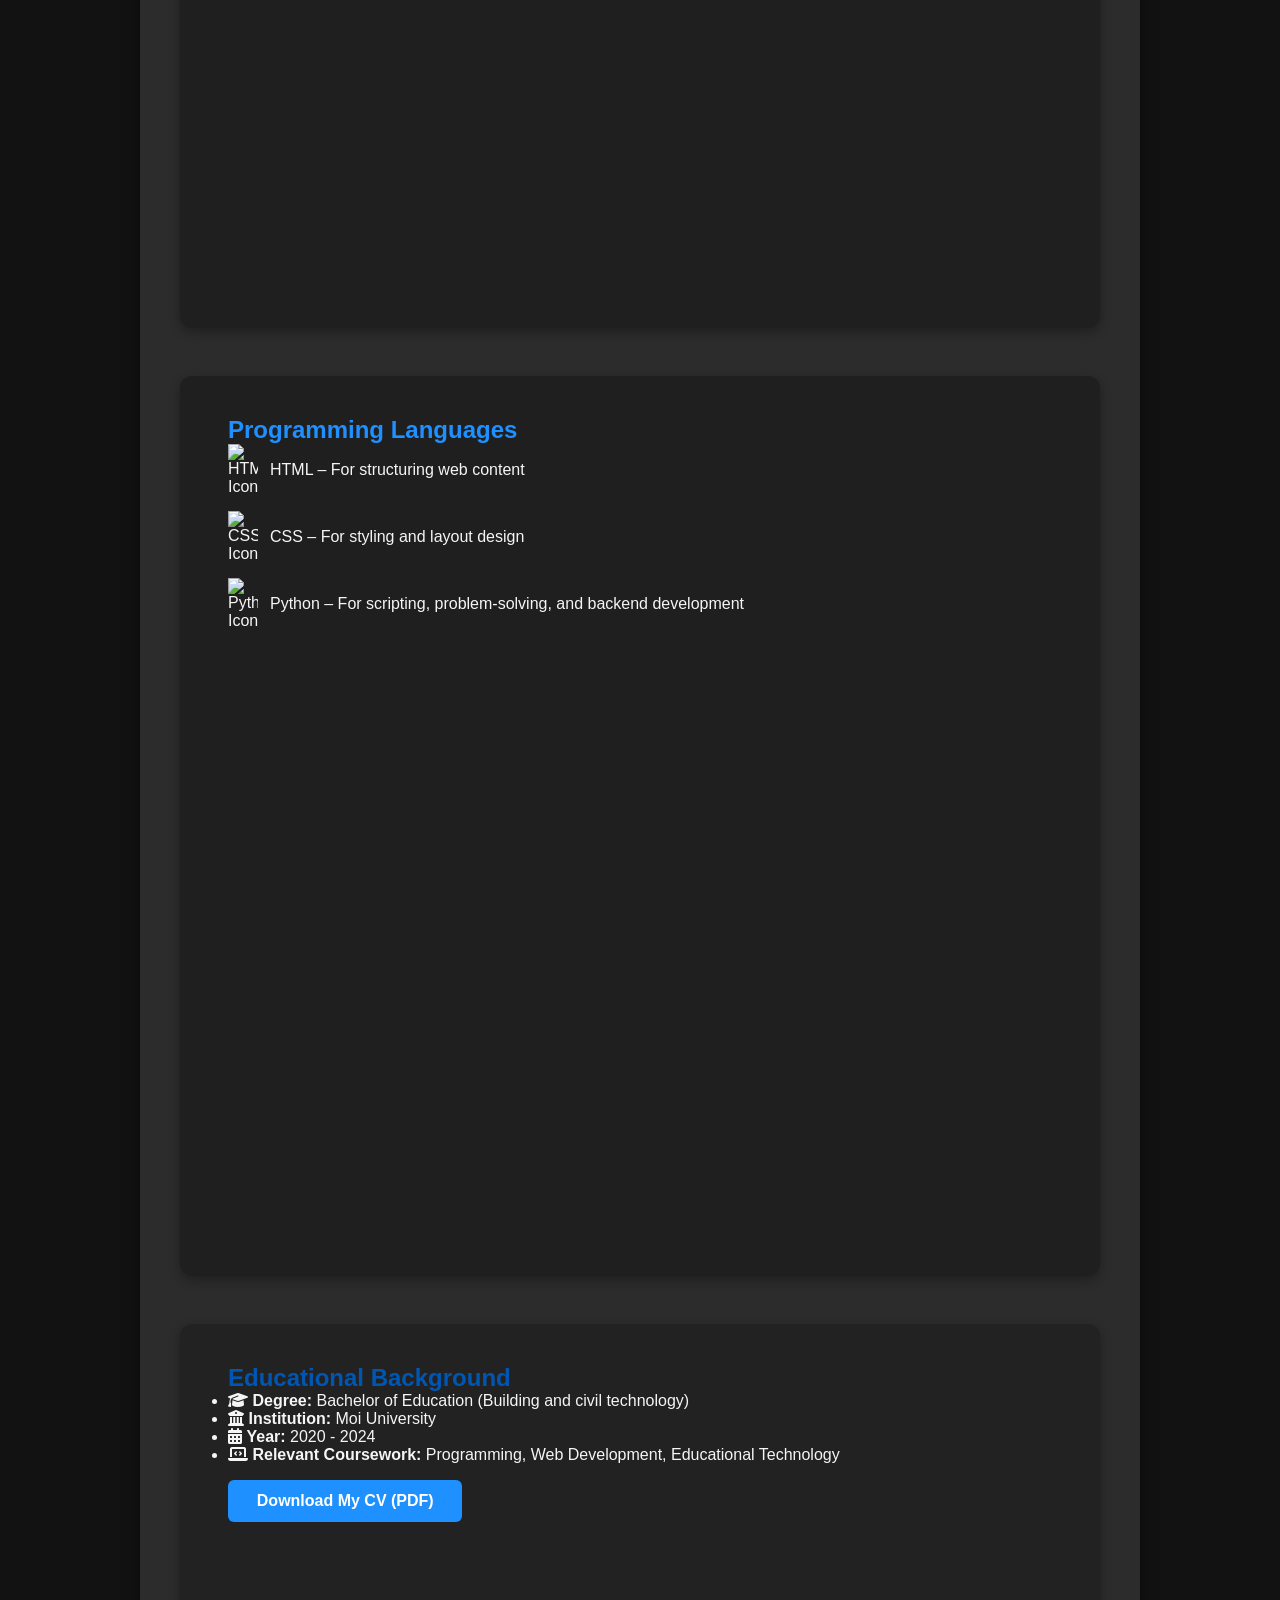
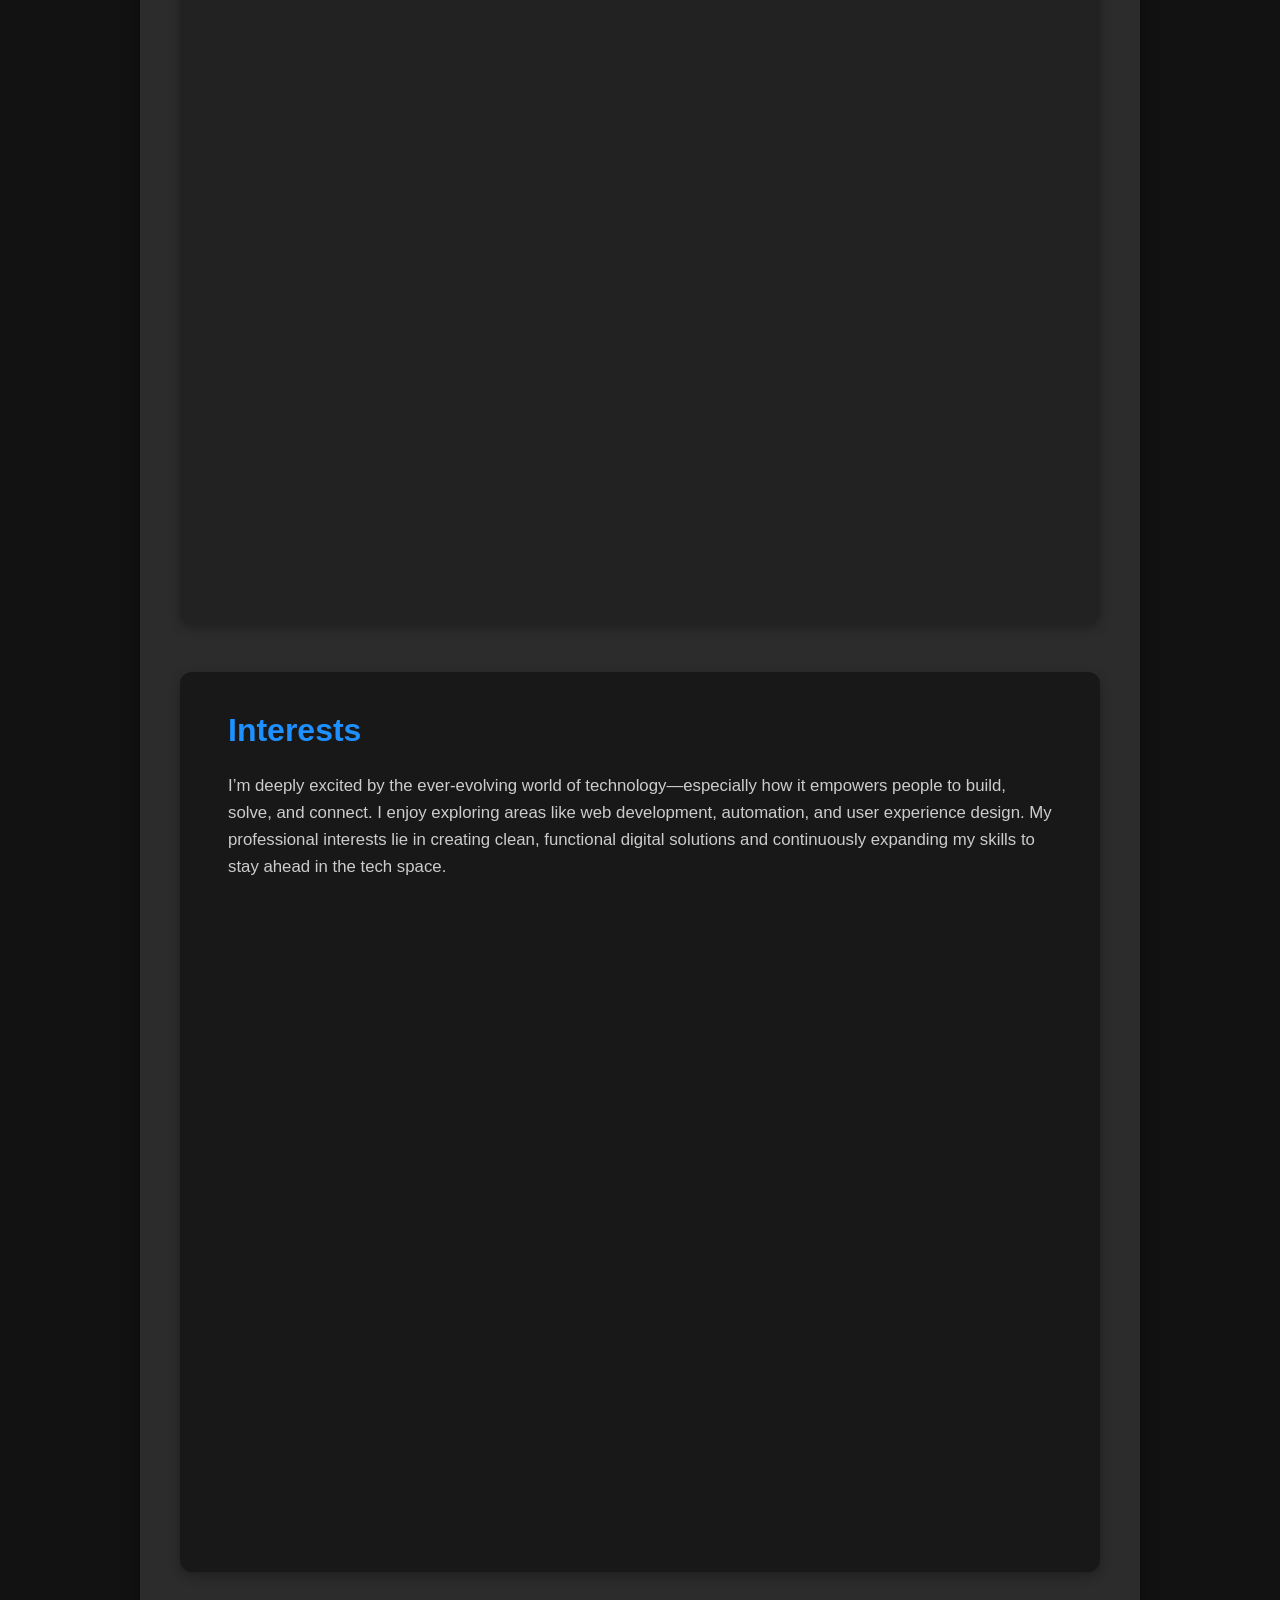
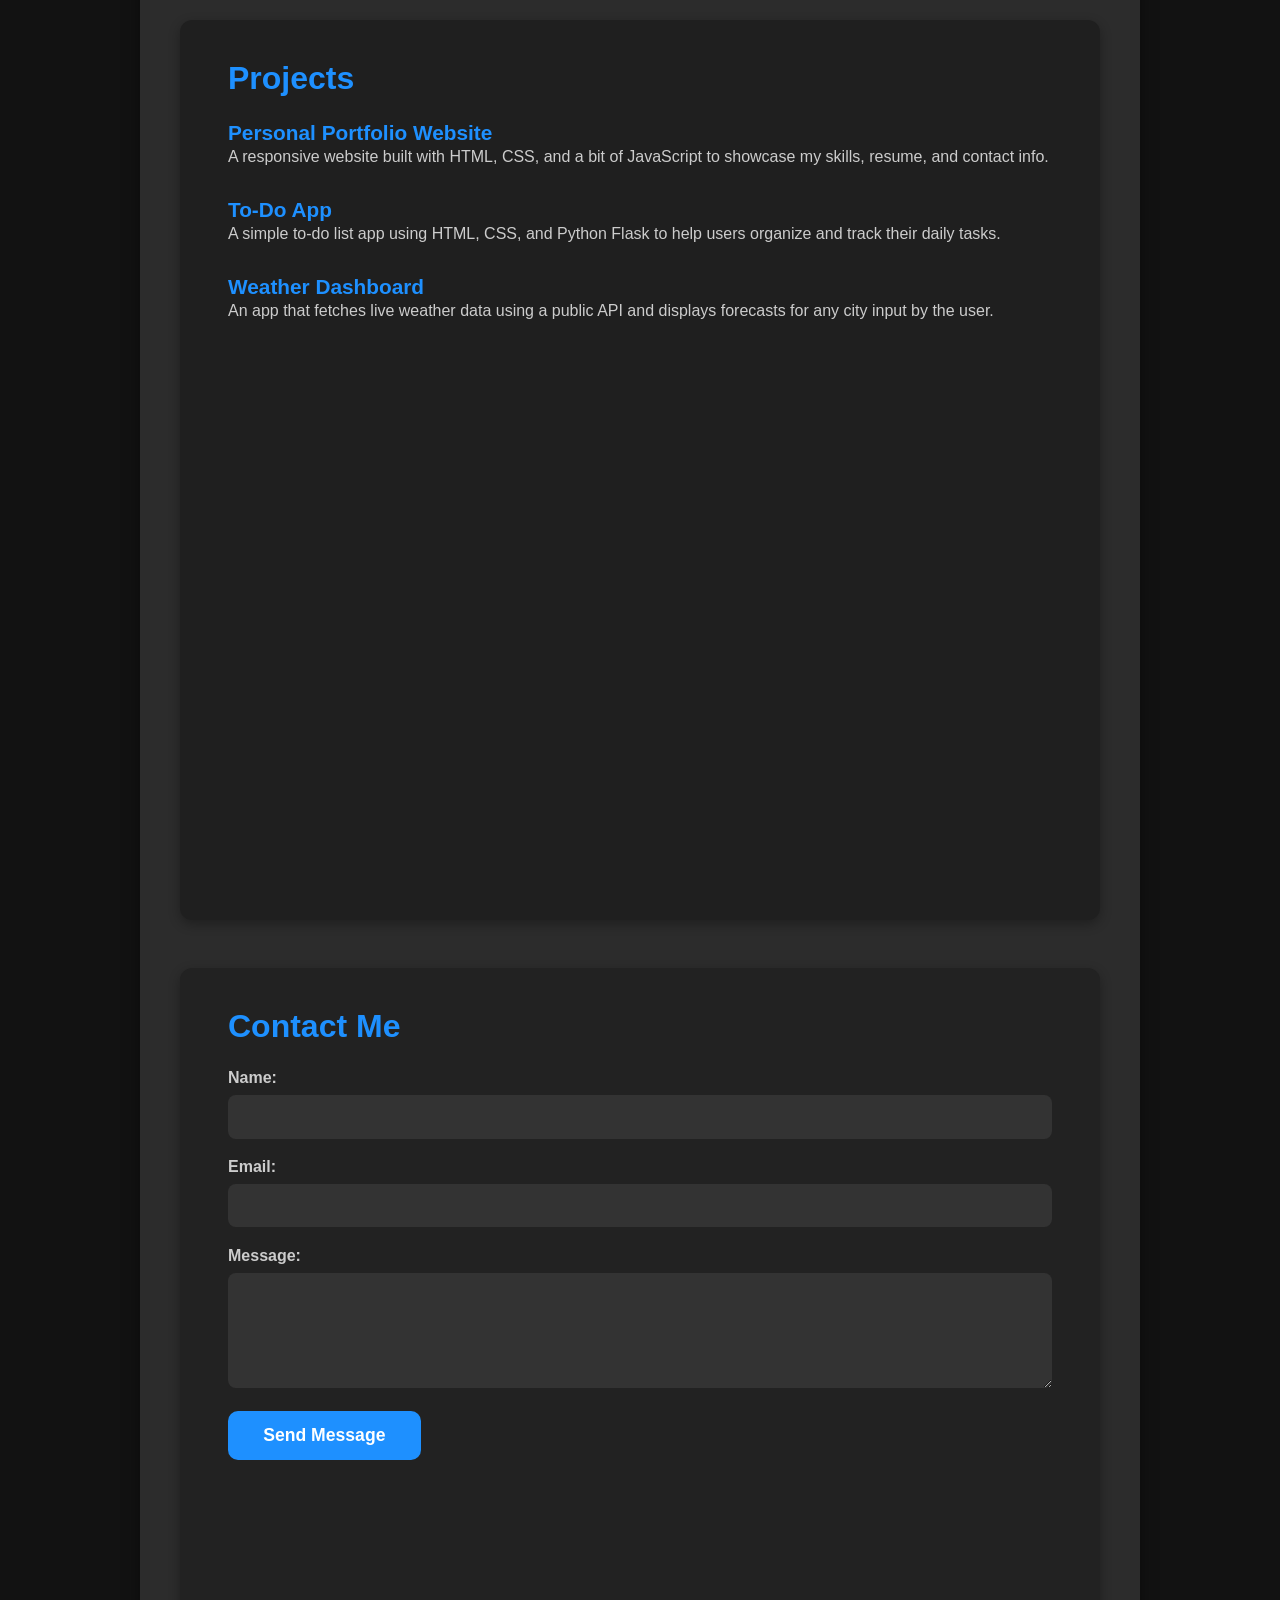
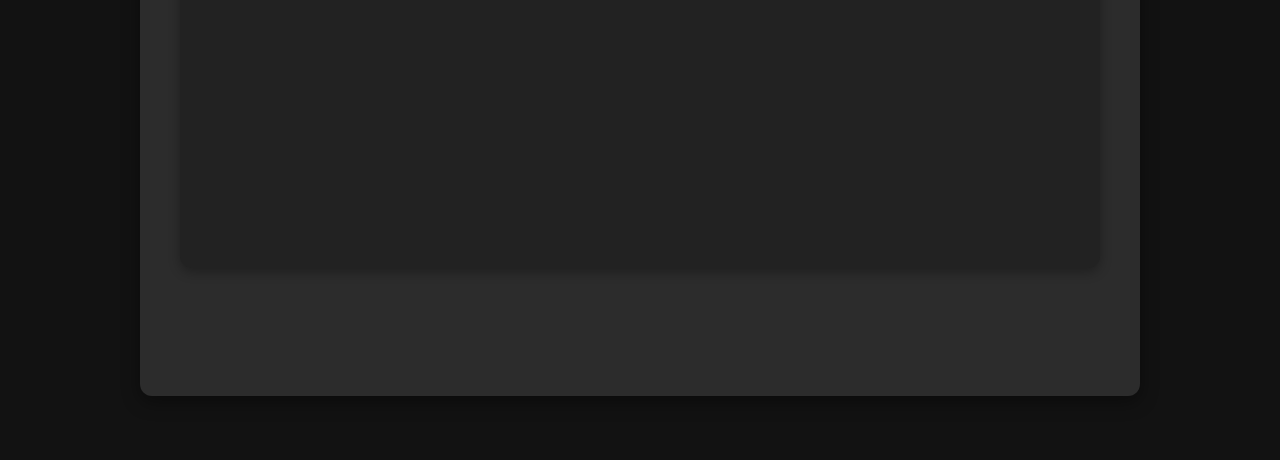
==== commit e453b2a3: "test push" ====
--- a/index.html
+++ b/index.html
@@ -47,7 +47,7 @@
                 <img src="images/IMG_20250803_131915(1).jpg" alt="Profile Image">
                 <br>
                 <br>
-                <p><i><u>"Learning to write programs stretches your mind, and helps you think better".</u><br><br>Bill Gates</i></p>
+                <!-- <p><i><u>"Learning to write programs stretches your mind, and helps you think better".</u><br><br>Bill Gates</i></p> -->
             </div>
             
             <div class="about_container">
